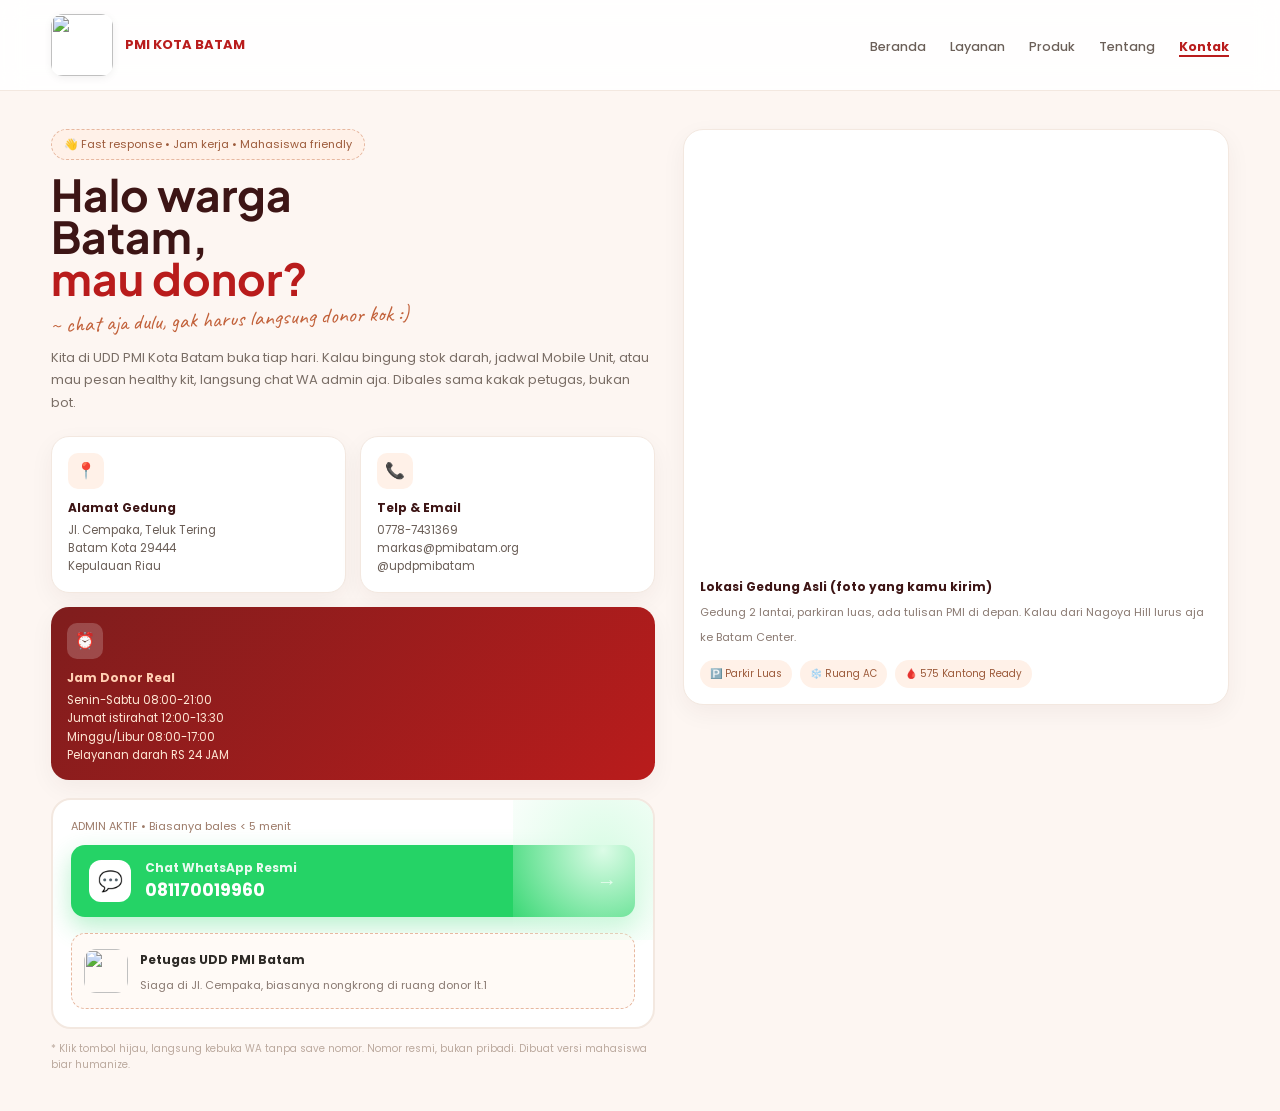
==== kontak.html @ ec719a11 "Add files via upload" ====
<!DOCTYPE html>
<html lang="id">
<head>
<meta charset="UTF-8"><meta name="viewport" content="width=device-width, initial-scale=1.0">
<title>Kontak - PMI Kota Batam</title>
<link href="https://fonts.googleapis.com/css2?family=Poppins:wght@400;500;600;700&family=Plus+Jakarta+Sans:wght@700;800&family=Caveat:wght@600&display=swap" rel="stylesheet">
<style>
*{margin:0;padding:0;box-sizing:border-box}
body{font-family:'Poppins',sans-serif;background:#fdf6f2;color:#2d2a26}
.container{width:92%;max-width:1180px;margin:auto}
.navbar{background:rgba(255,255,255,0.9);backdrop-filter:blur(12px);padding:14px 0;position:sticky;top:0;z-index:20;border-bottom:1px solid #f3e8e0}
.nav-isi{display:flex;justify-content:space-between;align-items:center}
.logo{display:flex;align-items:center;gap:12px}
.logo img{width:62px;height:62px;object-fit:contain;background:#fff;border-radius:12px;box-shadow:0 2px 8px rgba(0,0,0,.06)}
.menu a{margin-left:20px;text-decoration:none;color:#6b5f58;font-size:12.5px;font-weight:500}
.menu a.aktif{color:#b91c1c;font-weight:700;border-bottom:2px solid #b91c1c}
.wrap{display:grid;grid-template-columns:1.05fr 0.95fr;gap:28px;padding:38px 0}
.badge{display:inline-flex;gap:8px;background:#fff1e8;border:1px dashed #e7b8a0;padding:6px 12px;border-radius:99px;font-size:11px;color:#9c5a3a}
.human-title{font-family:'Plus Jakarta Sans';font-size:44px;line-height:0.95;margin-top:14px;color:#3d1515}
.human-title span{color:#b91c1c}
.coret{font-family:'Caveat';color:#c2613a;font-size:22px;transform:rotate(-2deg);display:inline-block;margin-top:6px}
.desc{margin-top:14px;font-size:13px;line-height:1.7;color:#7a6e66}
.cards{display:grid;grid-template-columns:1fr 1fr;gap:14px;margin-top:22px}
.card{background:#ffffff;border:1px solid #f3e8e0;border-radius:18px;padding:16px;box-shadow:0 8px 24px rgba(61,21,21,0.05);transition:.2s}
.card:hover{transform:translateY(-2px);box-shadow:0 12px 28px rgba(61,21,21,0.08)}
.card .icon{width:36px;height:36px;border-radius:10px;display:grid;place-items:center;background:#fff1e8;font-size:16px}
.card b{font-size:12px;color:#3d1515;display:block;margin-top:10px}
.card p{font-size:11.5px;color:#6b5f58;margin-top:4px;line-height:1.6}
.card.big{grid-column:span 2;background:linear-gradient(135deg,#7f1d1d,#b91c1c);color:#ffe8d6;border:none}
.card.big b{color:#ffcfb3}.card.big p{color:#ffe8d6}
.wa-box{background:#ffffff;border:2px solid #f3e8e0;border-radius:20px;padding:18px;margin-top:18px;position:relative;overflow:hidden}
.wa-box::after{content:"";position:absolute;width:180px;height:180px;background:radial-gradient(#dcfce7,#ffffff00);right:-40px;top:-40px}
.wa-btn{display:flex;align-items:center;gap:14px;background:#25D366;color:white;text-decoration:none;padding:14px 18px;border-radius:14px;font-weight:700;box-shadow:0 10px 24px rgba(37,211,102,0.32);animation:pulse 2s infinite}
@keyframes pulse{0%{box-shadow:0 0 0 0 rgba(37,211,102,0.5)}70%{box-shadow:0 0 0 12px rgba(37,211,102,0)}100%{box-shadow:0 0 0 0 rgba(37,211,102,0)}}
.wa-ava{width:42px;height:42px;border-radius:12px;background:white;color:#25D366;display:grid;place-items:center;font-size:20px;font-weight:800}
.map{border-radius:20px;overflow:hidden;border:1px solid #f3e8e0;background:white;box-shadow:0 8px 24px rgba(61,21,21,0.05);height:fit-content}
.map iframe{width:100%;height:420px;border:0}
.petugas{display:flex;align-items:center;gap:12px;margin-top:16px;padding:12px;background:#fffaf6;border:1px dashed #e7b8a0;border-radius:14px}
.petugas img{width:44px;height:44px;border-radius:12px;object-fit:cover}
@media(max-width:900px){.wrap{grid-template-columns:1fr}.human-title{font-size:32px}.cards{grid-template-columns:1fr}.card.big{grid-column:span 1}}
</style>
</head>
<body>
<div class="navbar">
  <div class="container nav-isi">
    <div class="logo"><img src="images/logo-pmi.jpg"><b style="color:#b91c1c;font-size:13px">PMI KOTA BATAM</b></div>
    <div class="menu">
      <a href="index.html">Beranda</a>
      <a href="layanan.html">Layanan</a>
      <a href="produk.html">Produk</a>
      <a href="tentang.html">Tentang</a>
      <a class="aktif" href="kontak.html">Kontak</a>
    </div>
  </div>
</div>

<div class="container wrap">
  <!-- KIRI: HUMANIZE -->
  <div>
    <div class="badge">👋 Fast response • Jam kerja • Mahasiswa friendly</div>
    <h1 class="human-title">Halo warga<br>Batam,<br><span>mau donor?</span></h1>
    <div class="coret">~ chat aja dulu, gak harus langsung donor kok :)</div>
    <p class="desc">Kita di UDD PMI Kota Batam buka tiap hari. Kalau bingung stok darah, jadwal Mobile Unit, atau mau pesan healthy kit, langsung chat WA admin aja. Dibales sama kakak petugas, bukan bot.</p>

    <div class="cards">
      <div class="card"><div class="icon">📍</div><b>Alamat Gedung</b><p>Jl. Cempaka, Teluk Tering<br>Batam Kota 29444<br>Kepulauan Riau</p></div>
      <div class="card"><div class="icon">📞</div><b>Telp & Email</b><p>0778-7431369<br>markas@pmibatam.org<br>@updpmibatam</p></div>
      <div class="card big"><div class="icon" style="background:rgba(255,255,255,0.2)">⏰</div><b>Jam Donor Real</b><p>Senin-Sabtu 08:00-21:00<br>Jumat istirahat 12:00-13:30<br>Minggu/Libur 08:00-17:00<br>Pelayanan darah RS 24 JAM</p></div>
    </div>

    <div class="wa-box">
      <p style="font-size:11px;color:#9c7a68;margin-bottom:10px">ADMIN AKTIF • Biasanya bales < 5 menit</p>
      <a class="wa-btn" href="https://wa.me/6281170019960?text=Halo%20Kak%20PMI%20Kota%20Batam,%20saya%20lihat%20e-katalog%20mahasiswa,%20mau%20tanya%20donor%20darah" target="_blank">
        <div class="wa-ava">💬</div>
        <div><div style="font-size:12px;opacity:0.9">Chat WhatsApp Resmi</div><div style="font-size:17px">081170019960</div></div>
        <div style="margin-left:auto;font-size:20px">→</div>
      </a>
      <div class="petugas">
        <img src="images/gedung.jpg">
        <div><b style="font-size:12px">Petugas UDD PMI Batam</b><br><span style="font-size:11px;color:#8a7a72">Siaga di Jl. Cempaka, biasanya nongkrong di ruang donor lt.1</span></div>
      </div>
    </div>

    <p style="font-size:10px;color:#bba99e;margin-top:12px">* Klik tombol hijau, langsung kebuka WA tanpa save nomor. Nomor resmi, bukan pribadi. Dibuat versi mahasiswa biar humanize.</p>
  </div>

  <!-- KANAN: MAP MODERN KLASIK -->
  <div class="map">
    <iframe src="https://www.google.com/maps?q=PMI+Kota+Batam+Jl+Cempaka+Teluk+Tering&z=16&output=embed"></iframe>
    <div style="padding:16px">
      <b style="font-size:12px;color:#3d1515">Lokasi Gedung Asli (foto yang kamu kirim)</b><br>
      <span style="font-size:11px;color:#8a7a72">Gedung 2 lantai, parkiran luas, ada tulisan PMI di depan. Kalau dari Nagoya Hill lurus aja ke Batam Center.</span>
      <div style="margin-top:12px;display:flex;gap:8px">
        <span style="background:#fff1e8;padding:6px 10px;border-radius:99px;font-size:10px;color:#9c5a3a">🅿️ Parkir Luas</span>
        <span style="background:#fff1e8;padding:6px 10px;border-radius:99px;font-size:10px;color:#9c5a3a">❄️ Ruang AC</span>
        <span style="background:#fff1e8;padding:6px 10px;border-radius:99px;font-size:10px;color:#9c5a3a">🩸 575 Kantong Ready</span>
      </div>
    </div>
  </div>
</div>
</body>
</html>
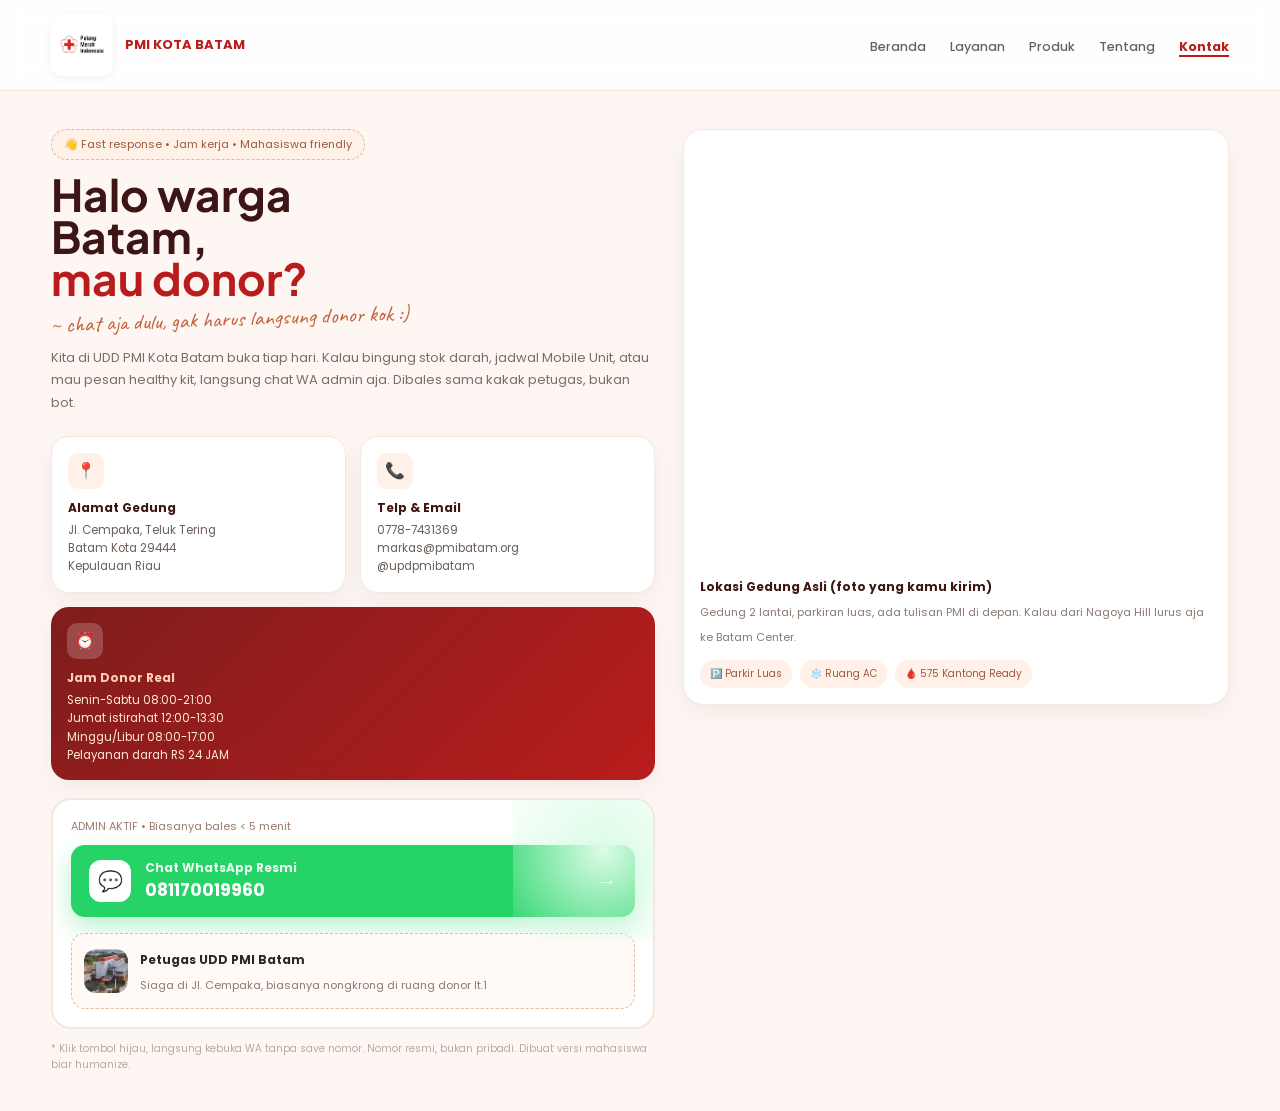
==== commit a356de44: "kontak.html" ====
--- a/kontak.html
+++ b/kontak.html
@@ -43,7 +43,7 @@
 <body>
 <div class="navbar">
   <div class="container nav-isi">
-    <div class="logo"><img src="images/logo-pmi.jpg"><b style="color:#b91c1c;font-size:13px">PMI KOTA BATAM</b></div>
+    <div class="logo"><img src="logo-pmi.jpg"><b style="color:#b91c1c;font-size:13px">PMI KOTA BATAM</b></div>
     <div class="menu">
       <a href="index.html">Beranda</a>
       <a href="layanan.html">Layanan</a>
@@ -76,7 +76,7 @@
         <div style="margin-left:auto;font-size:20px">→</div>
       </a>
       <div class="petugas">
-        <img src="images/gedung.jpg">
+        <img src="gedung.jpg">
         <div><b style="font-size:12px">Petugas UDD PMI Batam</b><br><span style="font-size:11px;color:#8a7a72">Siaga di Jl. Cempaka, biasanya nongkrong di ruang donor lt.1</span></div>
       </div>
     </div>
@@ -99,4 +99,4 @@
   </div>
 </div>
 </body>
-</html>+</html>
